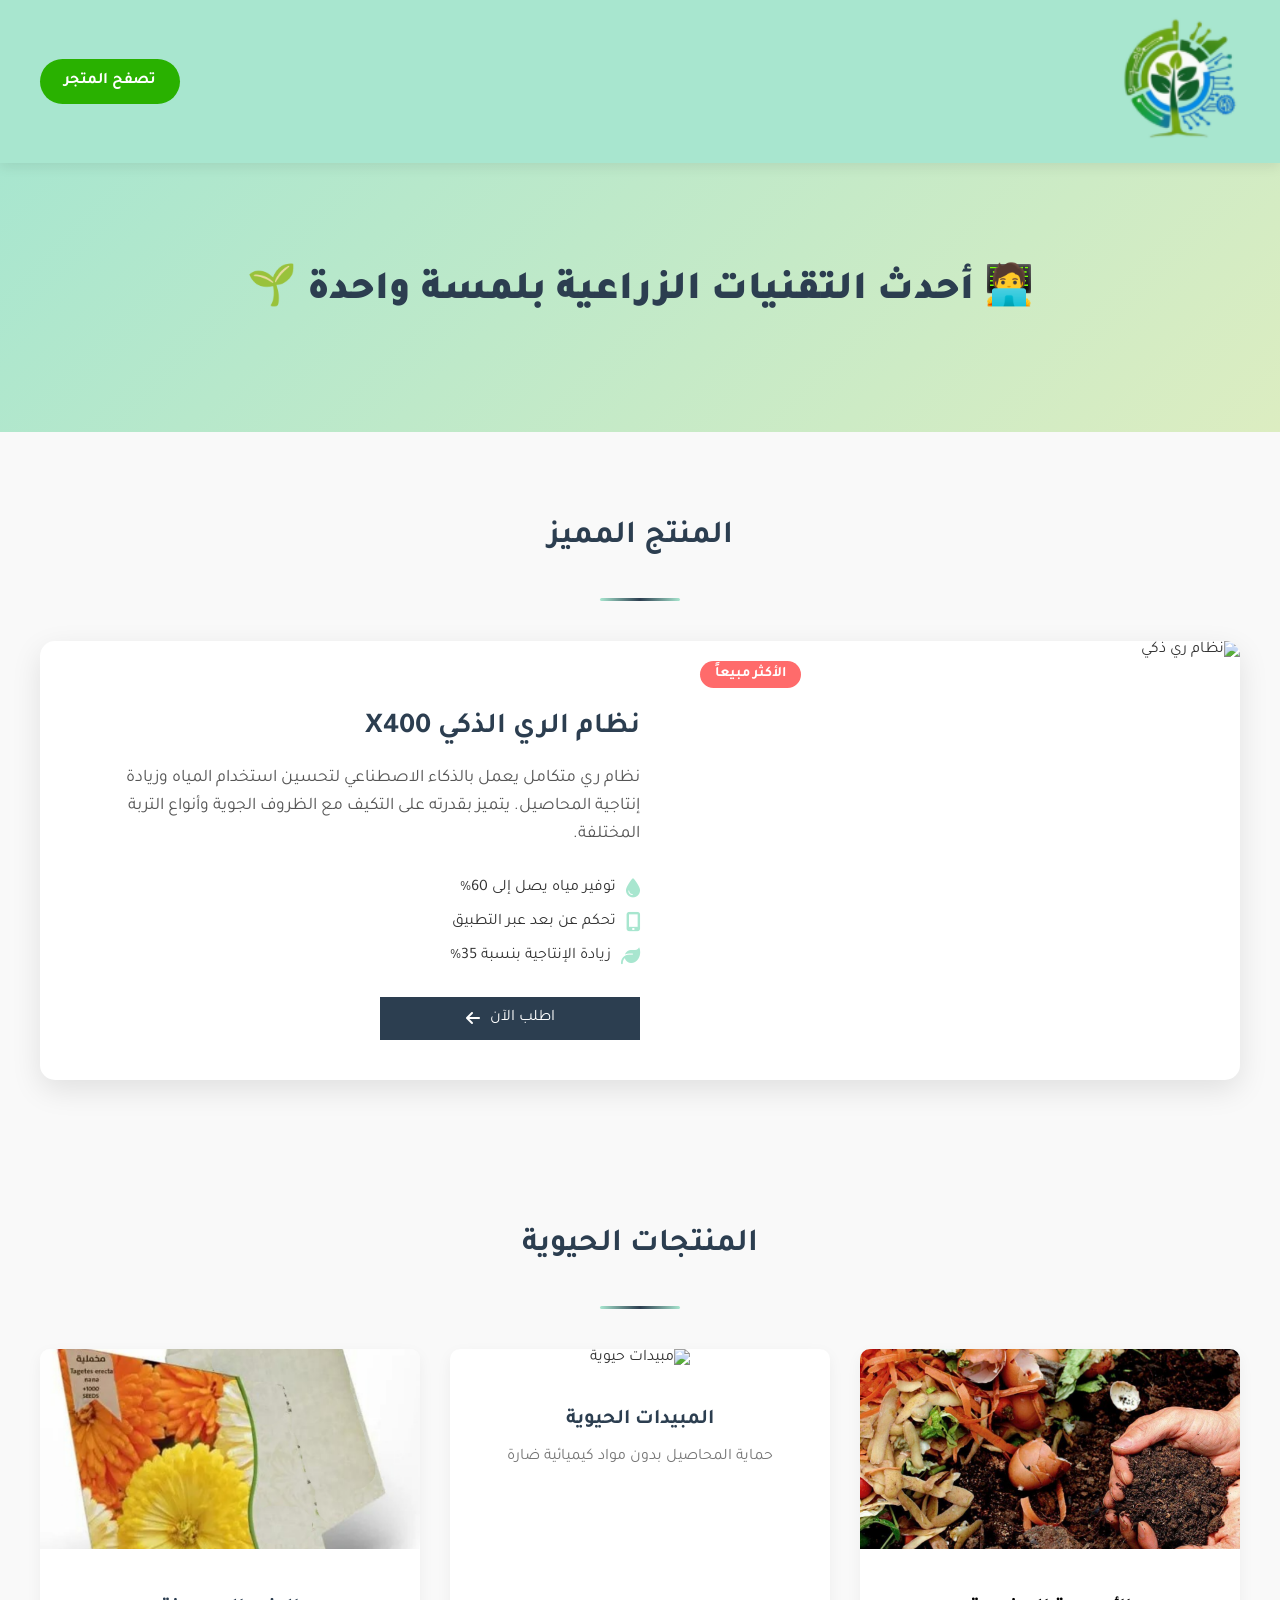
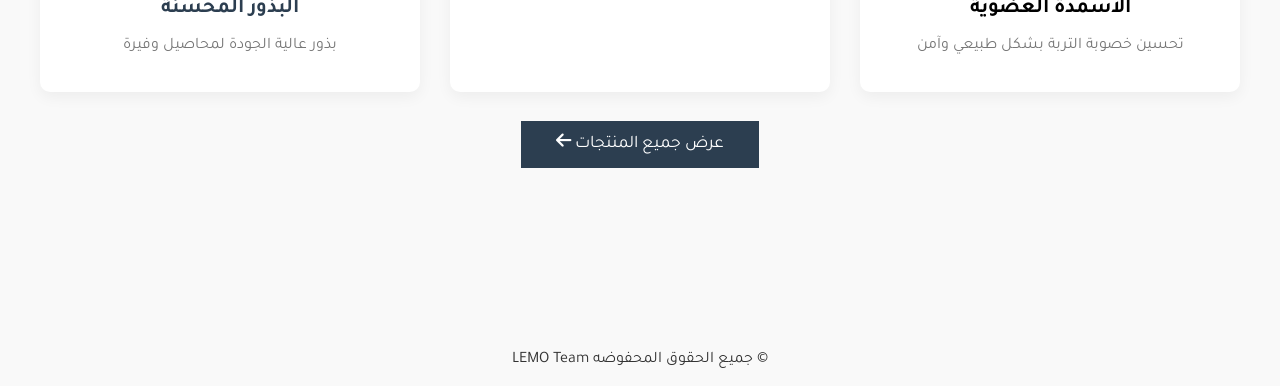
==== index.html @ 42151767 "LEMO site" ====
<!DOCTYPE html>
<html lang="ar" dir="rtl">
<head>
    <meta charset="UTF-8">
    <meta name="viewport" content="width=device-width, initial-scale=1.0">
    <title>LEMO site</title>
    <link rel="stylesheet" href="styles.css">
    <link rel="stylesheet" href="https://cdnjs.cloudflare.com/ajax/libs/font-awesome/6.4.0/css/all.min.css">
</head>
<body>
    <header class="main-header">
        <a href="home.html"><img class="logo" src="assets/Screenshot 2025-05-01 122047.png" alt="شعار المتجر"></a>
        <a href="index2.html" class="store-btn">
            <span>تصفح المتجر</span>
            <div class="hover-effect"></div>
        </a>
    </header>

    <section class="hero-section">
        <div class="hero-content">
           <h1> 🧑‍💻   أحدث التقنيات الزراعية بلمسة واحدة   🌱</h1>
            
           
        </div>
    </section>

    <section id="featured" class="featured-product">
        <div class="section-header">
            <h2>المنتج المميز</h2>
            <div class="divider"></div>
        </div>
        
        <div class="product-card">
            <div class="product-image">
                <img src="https://cdn.mos.cms.futurecdn.net/uPv3XVcqbkiarMbqhw8uKP-1600-80.jpg.webp" alt="نظام ري ذكي">
                <span class="product-badge">الأكثر مبيعاً</span>
            </div>
            <div class="product-details">
                <h3>نظام الري الذكي X400</h3>
                <p class="product-description">
                    نظام ري متكامل يعمل بالذكاء الاصطناعي لتحسين استخدام المياه وزيادة إنتاجية المحاصيل. يتميز بقدرته على التكيف مع الظروف الجوية وأنواع التربة المختلفة.
                </p>
                <div class="product-features">
                    <div class="feature">
                        <i class="fas fa-tint"></i>
                        <span>توفير مياه يصل إلى 60%</span>
                    </div>
                    <div class="feature">
                        <i class="fas fa-mobile-alt"></i>
                        <span>تحكم عن بعد عبر التطبيق</span>
                    </div>
                    <div class="feature">
                        <i class="fas fa-leaf"></i>
                        <span>زيادة الإنتاجية بنسبة 35%</span>
                    </div>
                </div>
                <a href="index2.html" class="product-btn">اطلب الآن <i class="fas fa-arrow-left"></i></a>
            </div>
        </div>
    </section>

    <section class="essential-products">
        <div class="section-header">
            <h2>المنتجات الحيوية</h2>
            <div class="divider"></div>
        </div>
        
        <div class="essentials-grid">
            <div class="essential-item">
                <img src="assets/712e426b-a049-4843-a778-f17ad563b2f6.jpg" alt="أسمدة عضوية">
                <h3 class="da"><a href="index3.html">الأسمدة العضوية</a></h3>
               
                <p>تحسين خصوبة التربة بشكل طبيعي وآمن</p>
            </div>
            
            <div class="essential-item">
                <img src="https://images.unsplash.com/photo-1587049352851-8d4e89133924?ixlib=rb-4.0.3&ixid=M3wxMjA3fDB8MHxwaG90by1wYWdlfHx8fGVufDB8fHx8fA%3D%3D&auto=format&fit=crop&w=1587&q=80" alt="مبيدات حيوية">
                <h3>المبيدات الحيوية</h3>
                <p>حماية المحاصيل بدون مواد كيميائية ضارة</p>
            </div>  
            
            <div class="essential-item">
                <img src="assets/DeWatermark.ai_1745782915133.jpg" alt="بذور محسنة">
                <h3>البذور المحسنة</h3>
                <p>بذور عالية الجودة لمحاصيل وفيرة</p>
            </div>
        </div>
        
        <div class="view-more">
            <a href="index2.html" class="view-more-btn">عرض جميع المنتجات <i class="fas fa-arrow-left"></i></a>
        </div>
    </section>

    <footer class="main-footer">
        <p>© جميع الحقوق المحفوضه LEMO Team</p>
    </footer>
</body>
</html>
---- styles.css ----
@import url('https://fonts.googleapis.com/css2?family=Tajawal:wght@400;500;700;900&display=swap');
@import url('https://fonts.googleapis.com/css2?family=Poppins:wght@700&display=swap');


body {
    margin: 0;
    padding: 0;
    font-family: 'Tajawal', sans-serif;
    background-color: #f9f9f9;
    color: #333;
    overflow-x: hidden;
    text-align: right;
}


.main-header {
    display: flex;
    justify-content: space-between;
    align-items: center;
    padding: 15px 40px;
    background-color: #a8e6cf;
    box-shadow: 0 4px 12px rgba(0, 0, 0, 0.08);
    position: sticky;
    top: 0;
    z-index: 1000;
}

.logo {
    width: 120px;
    height: auto;
    transition: transform 0.3s ease;
}

.logo:hover {
    transform: scale(1.05);
}

.store-btn {
    background-color: #29b100;
    color: white;
    padding: 0.8rem 1.5rem;
    border-radius: 30px;
    text-decoration: none;
    font-weight: bold;
    display: flex;
    align-items: center;
    transition: all 0.3s;
    position: relative;
    overflow: hidden;
}

.store-btn span {
    position: relative;
    z-index: 2;
}

.hover-effect {
    position: absolute;
    top: 0;
    left: -100%;
    width: 100%;
    height: 100%;
    background: linear-gradient(90deg, transparent, rgba(255,255,255,0.2), transparent);
    transition: 0.5s;
}

.store-btn:hover .hover-effect {
    left: 100%;
}

.store-btn:hover {
    background-color: #c0392b;
    transform: translateY(-3px);
    box-shadow: 0 6px 12px rgba(0,0,0,0.15);
}

/* قسم البطل */
.hero-section {
    background: linear-gradient(135deg, #a8e6cf 0%, #dcedc1 100%);
    padding: 80px 40px;
    text-align: center;
    color: #2c3e50;
}

.hero-content h1 {
    font-size: 2.5rem;
    margin-bottom: 20px;
    font-weight: 900;
    transform: translateY(-1rem);
}

.hero-content p {
    font-size: 1.2rem;
    margin-bottom: 30px;
    max-width: 700px;
    margin-left: auto;
    margin-right: auto;
    transform: translateY(-2rem);
}

.cta-btn {
    background-color: #2c3e50;
    color: white;
    padding: 15px 35px;
    font-size: 1.1rem;
}

/* المنتج المميز */
.featured-product, .essential-products {
    padding: 60px 40px;
    max-width: 1200px;
    margin: 0 auto;
}

.section-header {
    text-align: center;
    margin-bottom: 40px;
}

.section-header h2 {
    font-size: 2rem;
    color: #2c3e50;
    position: relative;
    display: inline-block;
}

.divider {
    height: 3px;
    width: 80px;
    background: linear-gradient(to right, #a8e6cf, #2c3e50, #a8e6cf);
    margin: 15px auto;
    border-radius: 3px;
}

.product-card {
    display: flex;
    background: white;
    border-radius: 15px;
    overflow: hidden;
    box-shadow: 0 10px 30px rgba(0, 0, 0, 0.1);
    transition: transform 0.3s ease;
}

.product-card:hover {
    transform: translateY(-10px);
}

.product-image {
    flex: 1;
    position: relative;
}

.product-image img {
    width: 100%;
    height: 100%;
    object-fit: cover;
}

.product-badge {
    position: absolute;
    top: 20px;
    left: 20px;
    background-color: #ff6b6b;
    color: white;
    padding: 5px 15px;
    border-radius: 20px;
    font-weight: bold;
    font-size: 0.9rem;
}

.product-details {
    flex: 1;
    padding: 40px;
}

.product-details h3 {
    font-size: 1.8rem;
    margin-bottom: 20px;
    color: #2c3e50;
}

.product-description {
    font-size: 1.1rem;
    line-height: 1.6;
    margin-bottom: 30px;
    color: #555;
}

.product-features {
    margin-bottom: 30px;
}

.feature {
    display: flex;
    align-items: center;
    margin-bottom: 15px;
}

.feature i {
    color: #a8e6cf;
    font-size: 1.2rem;
    margin-left: 10px;
}

.feature span {
    font-size: 1rem;
}

.product-btn {
    display: inline-flex;
    align-items: center;
    justify-content: center;
    background-color: #2c3e50;
    color: white;
    padding: 12px 30px;
    font-size: 1rem;
    width: 200px;
}

.product-btn i {
    margin-right: 10px;
    transition: transform 0.3s ease;
}

.product-btn:hover i {
    transform: translateX(-5px);
}

/* المنتجات الحيوية */
.essentials-grid {
    display: grid;
    grid-template-columns: repeat(auto-fit, minmax(300px, 1fr));
    gap: 30px;
    margin-bottom: 40px;
}

.essential-item {
    background: white;
    border-radius: 10px;
    overflow: hidden;
    box-shadow: 0 5px 15px rgba(0, 0, 0, 0.05);
    transition: all 0.3s ease;
    text-align: center;
    padding-bottom: 20px;
}

.essential-item:hover {
    transform: translateY(-10px);
    box-shadow: 0 15px 30px rgba(0, 0, 0, 0.1);
}

.essential-item img {
    width: 100%;
    height: 200px;
    object-fit: cover;
    margin-bottom: 20px;
}

.essential-item h3 {
    font-size: 1.3rem;
    margin-bottom: 10px;
    color: #2c3e50;
}

.essential-item p {
    color: #777;
    padding: 0 20px;
}

.view-more {
    text-align: center;
    margin-top: 40px;
}

.view-more-btn {
    background-color: #2c3e50;
    color: white;
    padding: 15px 35px;
    font-size: 1.1rem;
}

/* الفوتر */
.main-footer {
    background-color: #2c3e50;
    color: white;
    text-align: center;
    padding: 20px;
    margin-top: 60px;
}

/* التجاوبية */
@media (max-width: 768px) {
    .product-card {
        flex-direction: column;
    }
    
    .hero-content h1 {
        font-size: 2rem;
    }
    
    .hero-content p {
        font-size: 1rem;
    }
    
    .main-header {
        padding: 15px 20px;
    }
    
    .featured-product, .essential-products {
        padding: 40px 20px;
    }
}


.main-footer {
    background: var(--dark-color);
    color: var(--white);
    padding: 60px 0 0;
}

.footer-grid {
    display: grid;
    grid-template-columns: repeat(auto-fit, minmax(250px, 1fr));
    gap: 40px;
    margin-bottom: 40px;
}

.footer-col {
    padding: 0 15px;
}

.footer-logo {
    display: flex;
    align-items: center;
    margin-bottom: 20px;
    font-size: 1.5rem;
    font-weight: 700;
}

.footer-logo img {
    height: 40px;
    margin-left: 10px;
}

.footer-col p {
    margin-bottom: 20px;
    color: var(--light-gray);
}

.footer-social a {
    display: inline-flex;
    align-items: center;
    justify-content: center;
    width: 40px;
    height: 40px;
    background: rgba(255, 255, 255, 0.1);
    border-radius: 50%;
    margin-left: 10px;
    transition: var(--transition);
}

.footer-social a:hover {
    background: var(--primary-color);
    transform: translateY(-3px);
}

.footer-col h4 {
    font-size: 1.3rem;
    margin-bottom: 20px;
    position: relative;
    padding-bottom: 10px;
}

.footer-col h4::after {
    content: '';
    position: absolute;
    right: 0;
    bottom: 0;
    width: 50px;
    height: 2px;
    background: var(--primary-color);
}

.footer-col ul li {
    margin-bottom: 10px;
}

.footer-col ul li a {
    color: var(--light-gray);
    transition: var(--transition);
    display: block;
    padding: 5px 0;
}

.footer-col ul li a:hover {
    color: var(--primary-light);
    padding-right: 5px;
}

.contact-info li {
    display: flex;
    align-items: flex-start;
    margin-bottom: 15px;
    color: var(--light-gray);
}

.contact-info i {
    margin-left: 10px;
    color: var(--primary-light);
    margin-top: 3px;
}

.footer-bottom {
    border-top: 1px solid rgba(255, 255, 255, 0.1);
    padding: 20px 0;
    text-align: center;
}

.footer-bottom p {
    color: var(--light-gray);
    font-size: 0.9rem;
}


a {
    text-decoration:none;
    text-decoration-color: #2e7d32; 
    text-decoration-thickness: 2px;
    text-decoration-style: dotted; 
    color: black;
}

a:hover {
color: lightgreen; 
}
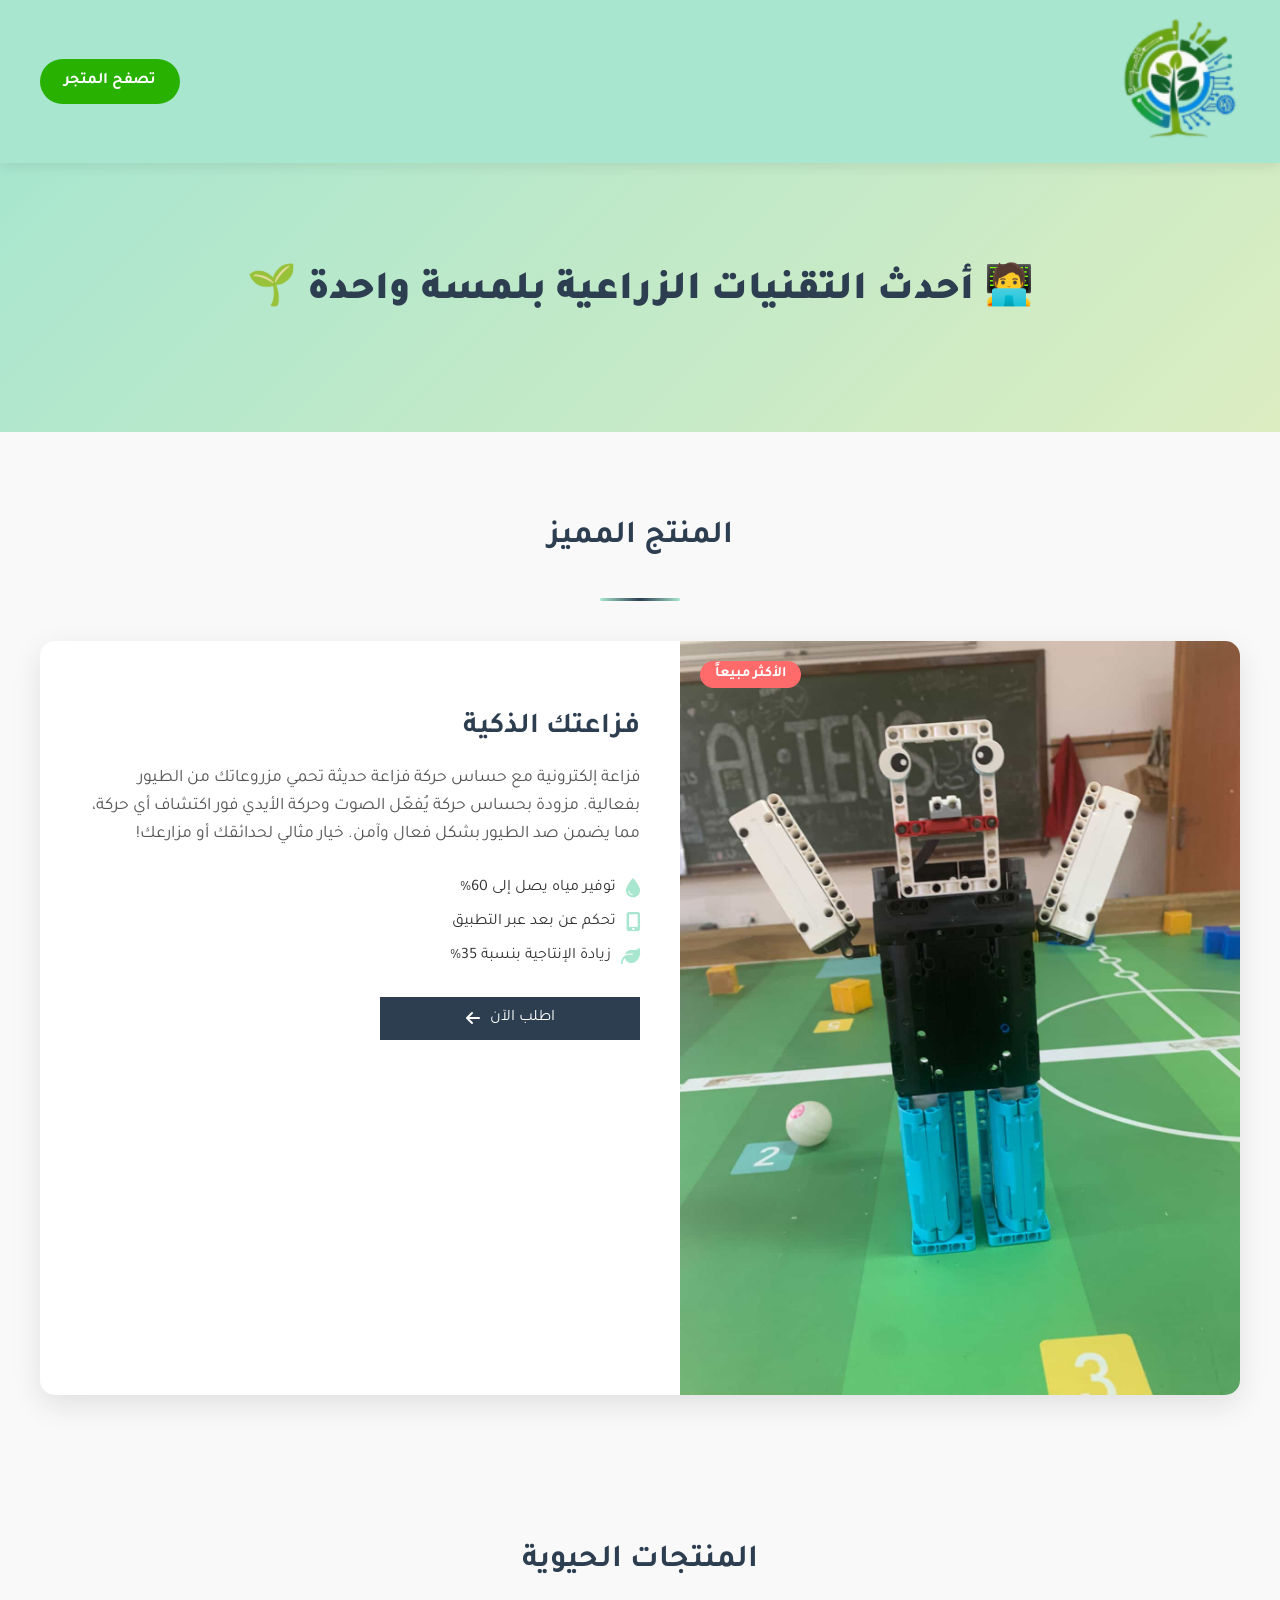
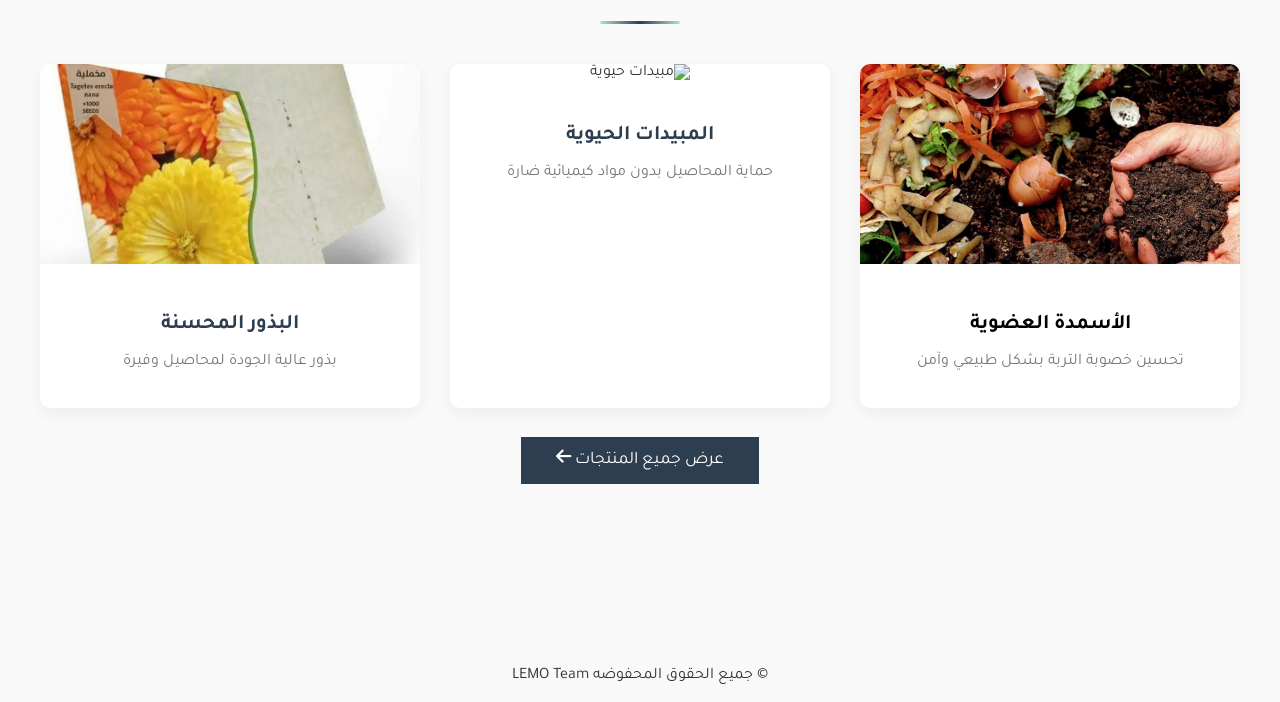
==== commit b5713beb: "Add files via upload" ====
--- a/index.html
+++ b/index.html
@@ -32,14 +32,14 @@
         
         <div class="product-card">
             <div class="product-image">
-                <img src="https://cdn.mos.cms.futurecdn.net/uPv3XVcqbkiarMbqhw8uKP-1600-80.jpg.webp" alt="نظام ري ذكي">
+                <img src="assets/494574284_1336331744121186_1064847974478323227_n.jpg   " alt="نظام ري ذكي">
                 <span class="product-badge">الأكثر مبيعاً</span>
             </div>
             <div class="product-details">
-                <h3>نظام الري الذكي X400</h3>
+                <h3> فزاعتك الذكية </h3>
                 <p class="product-description">
-                    نظام ري متكامل يعمل بالذكاء الاصطناعي لتحسين استخدام المياه وزيادة إنتاجية المحاصيل. يتميز بقدرته على التكيف مع الظروف الجوية وأنواع التربة المختلفة.
-                </p>
+                    فزاعة إلكترونية مع حساس حركة
+                    فزاعة حديثة تحمي مزروعاتك من الطيور بفعالية. مزودة بحساس حركة يُفعّل الصوت وحركة الأيدي فور اكتشاف أي حركة، مما يضمن صد الطيور بشكل فعال وآمن. خيار مثالي لحدائقك أو مزارعك!
                 <div class="product-features">
                     <div class="feature">
                         <i class="fas fa-tint"></i>
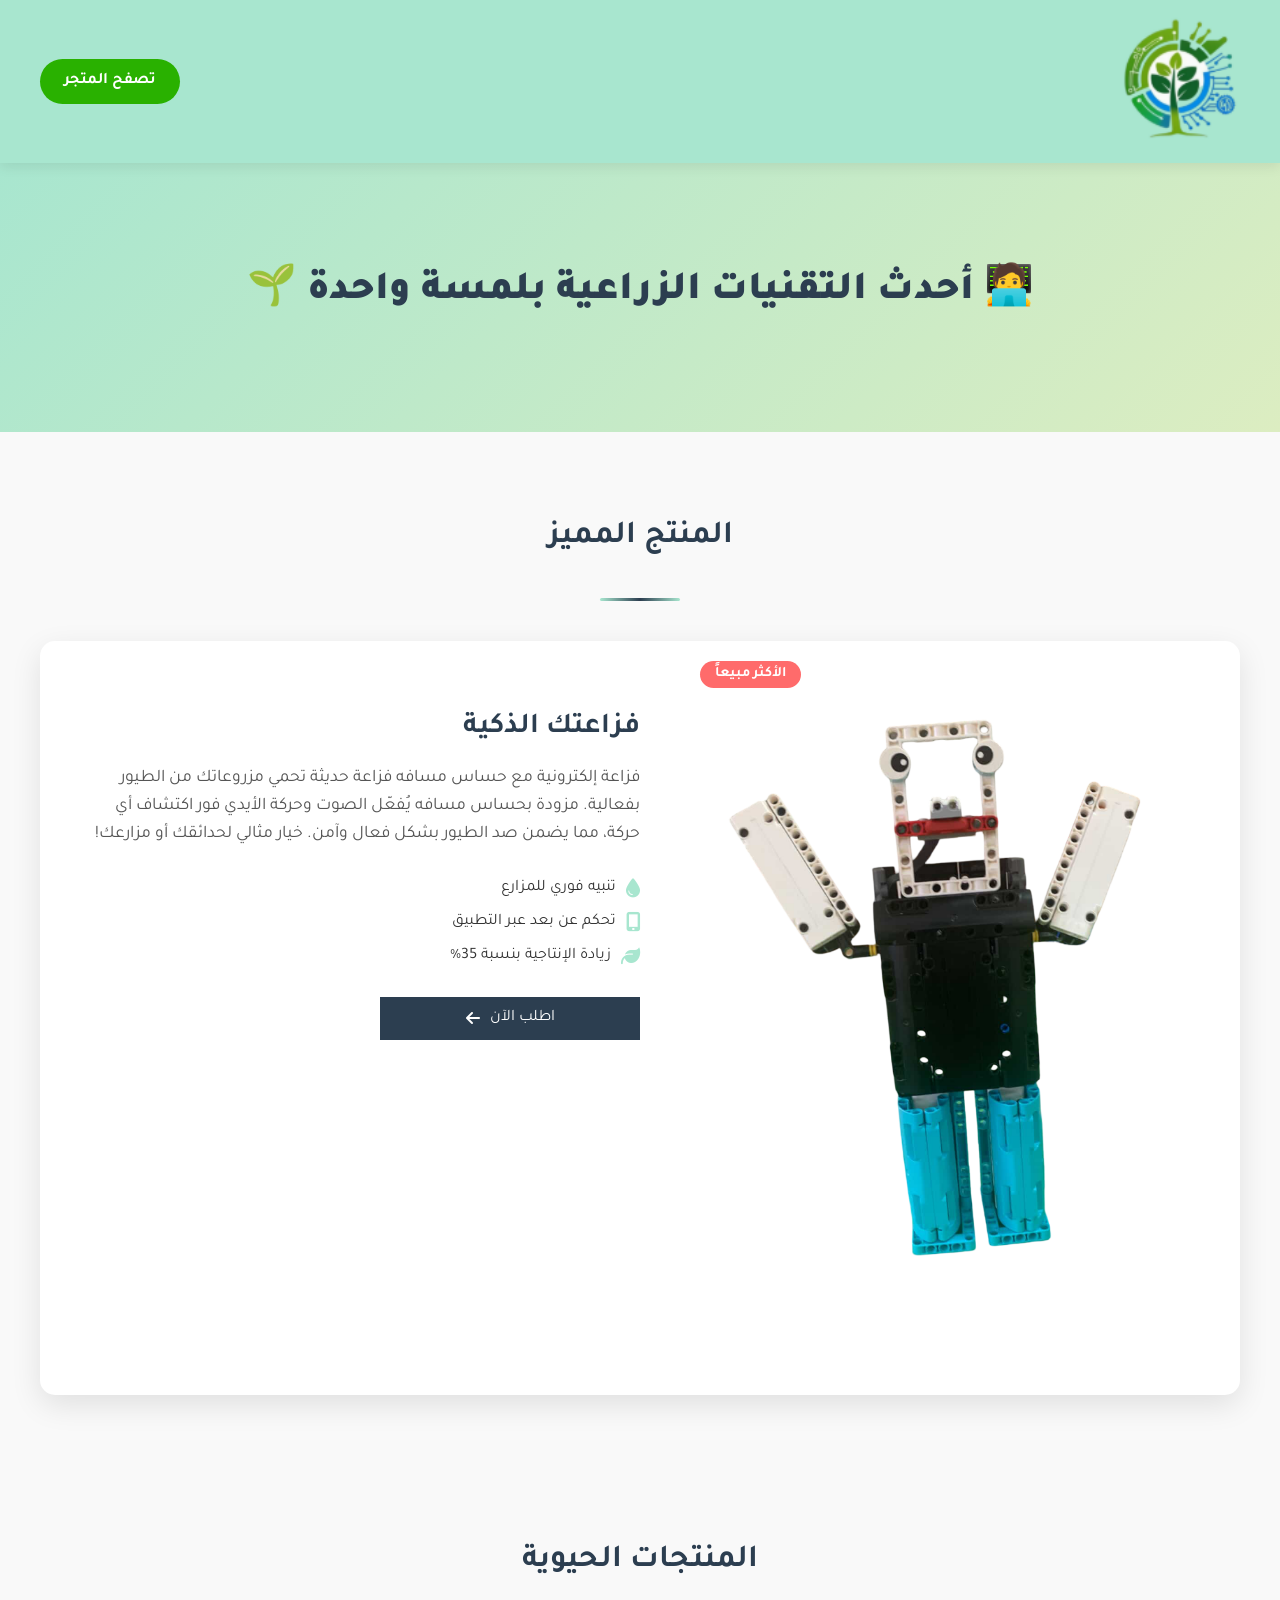
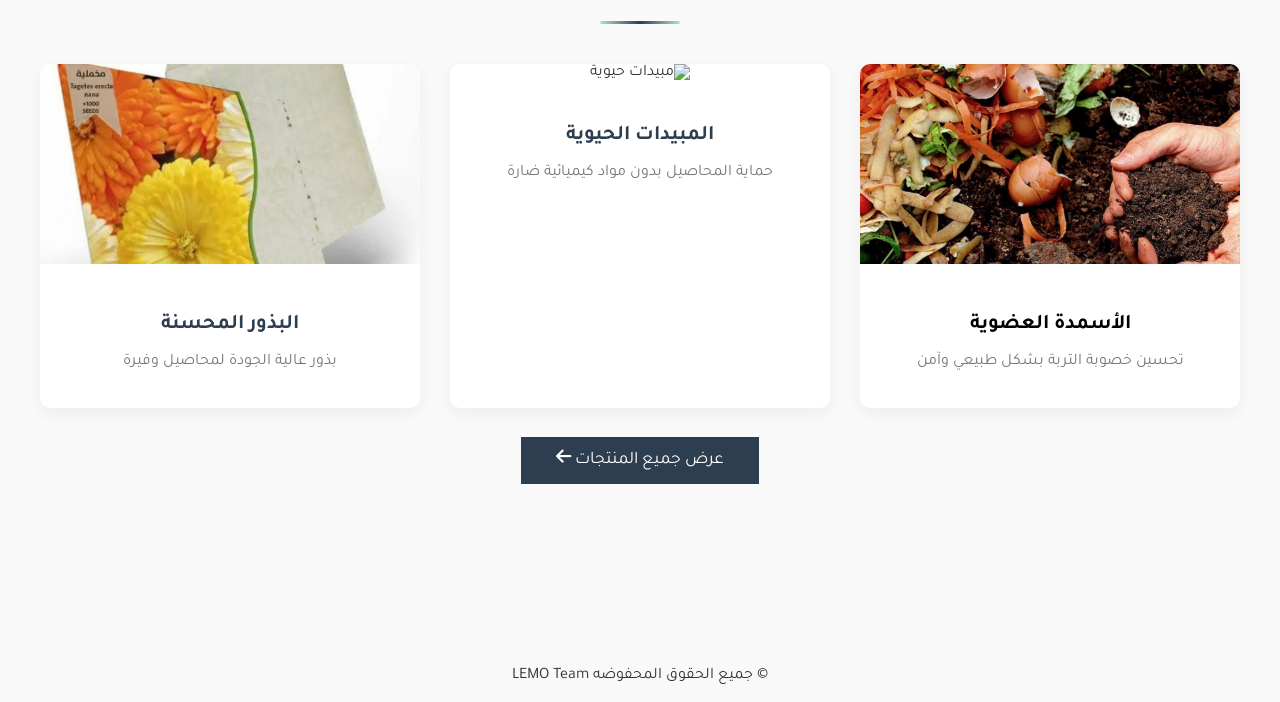
==== commit ec6eb985: "Add files via upload" ====
--- a/index.html
+++ b/index.html
@@ -32,18 +32,18 @@
         
         <div class="product-card">
             <div class="product-image">
-                <img src="assets/494574284_1336331744121186_1064847974478323227_n.jpg   " alt="نظام ري ذكي">
+                <img src="assets/494574284_1336331744121186_1064847974478323227_n.png" alt="نظام ري ذكي">
                 <span class="product-badge">الأكثر مبيعاً</span>
             </div>
             <div class="product-details">
                 <h3> فزاعتك الذكية </h3>
                 <p class="product-description">
-                    فزاعة إلكترونية مع حساس حركة
-                    فزاعة حديثة تحمي مزروعاتك من الطيور بفعالية. مزودة بحساس حركة يُفعّل الصوت وحركة الأيدي فور اكتشاف أي حركة، مما يضمن صد الطيور بشكل فعال وآمن. خيار مثالي لحدائقك أو مزارعك!
+                    فزاعة إلكترونية مع حساس مسافه
+                    فزاعة حديثة تحمي مزروعاتك من الطيور بفعالية. مزودة بحساس مسافه يُفعّل الصوت وحركة الأيدي فور اكتشاف أي حركة، مما يضمن صد الطيور بشكل فعال وآمن. خيار مثالي لحدائقك أو مزارعك!
                 <div class="product-features">
                     <div class="feature">
                         <i class="fas fa-tint"></i>
-                        <span>توفير مياه يصل إلى 60%</span>
+                        <span>تنبيه فوري للمزارع</span>
                     </div>
                     <div class="feature">
                         <i class="fas fa-mobile-alt"></i>
